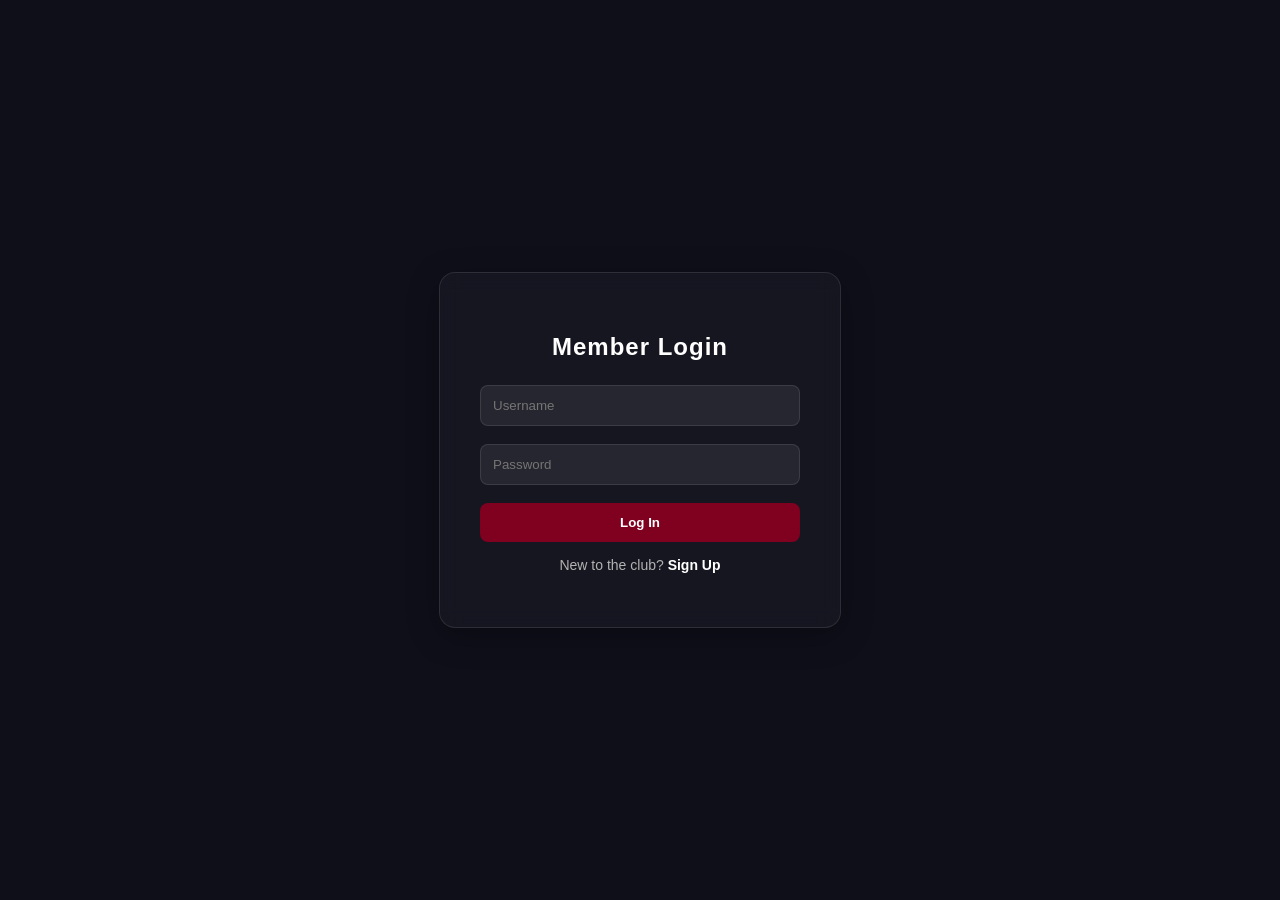
==== views/login.html @ 93bc6f31 "Authentication" ====
<!DOCTYPE html>
<html lang="en">
<head>
    <meta charset="UTF-8">
    <title>Club Membership | Login</title>
    <style>
        body { background: #0f0f1a; color: white; font-family: 'Montserrat', sans-serif; display: flex; justify-content: center; align-items: center; height: 100vh; margin: 0; }
        .box { background: rgba(255, 255, 255, 0.03); backdrop-filter: blur(10px); padding: 40px; border-radius: 16px; border: 1px solid rgba(255, 255, 255, 0.1); width: 320px; box-shadow: 0 8px 32px rgba(0,0,0,0.3); }
        h2 { text-align: center; margin-bottom: 24px; color: #fff; letter-spacing: 1px; }
        input { width: 100%; padding: 12px; margin-bottom: 18px; background: rgba(255, 255, 255, 0.07); border: 1px solid rgba(255, 255, 255, 0.1); border-radius: 8px; color: white; box-sizing: border-box; }
        input:focus { outline: none; border-color: #800020; }
        button { width: 100%; padding: 12px; background: #800020; border: none; border-radius: 8px; color: white; font-weight: bold; cursor: pointer; transition: background 0.2s; }
        button:hover { background: #a00028; }
        p { text-align: center; font-size: 14px; margin-top: 15px; color: #b3b3b3; }
        a { color: white; text-decoration: none; font-weight: bold; }
    </style>
</head>
<body>
    <div class="box">
        <h2>Member Login</h2>
        <form action="/login" method="POST">
            <input type="text" name="username" placeholder="Username" required autocomplete="off">
            <input type="password" name="password" placeholder="Password" required>
            <button type="submit">Log In</button>
        </form>
        <p>New to the club? <a href="/register">Sign Up</a></p>
    </div>
</body>
</html>
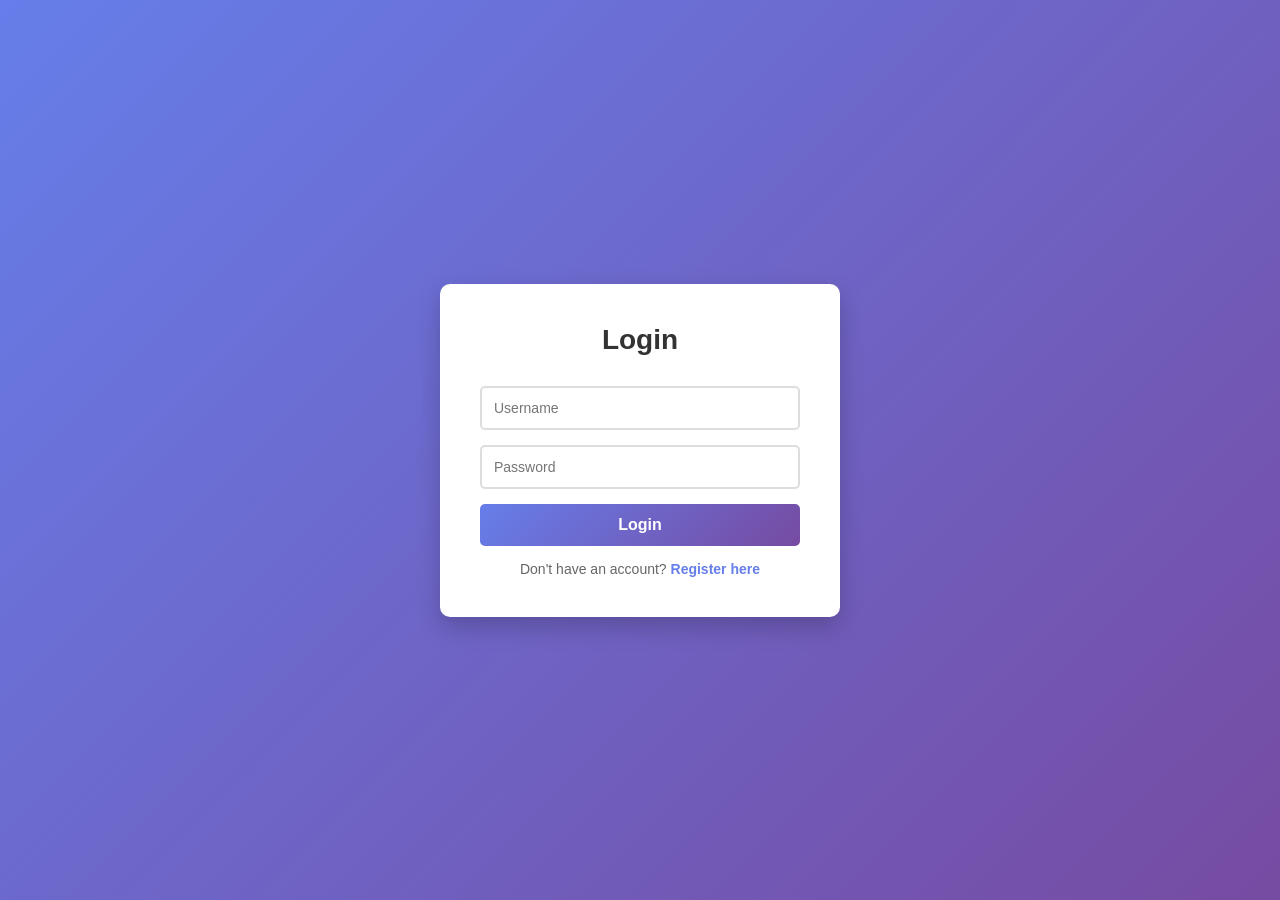
==== commit e2d43d82: "Create views directory with register.html and login.html" ====
--- a/views/login.html
+++ b/views/login.html
@@ -2,28 +2,93 @@
 <html lang="en">
 <head>
     <meta charset="UTF-8">
-    <title>Club Membership | Login</title>
+    <meta name="viewport" content="width=device-width, initial-scale=1.0">
+    <title>Login - ICT Club</title>
     <style>
-        body { background: #0f0f1a; color: white; font-family: 'Montserrat', sans-serif; display: flex; justify-content: center; align-items: center; height: 100vh; margin: 0; }
-        .box { background: rgba(255, 255, 255, 0.03); backdrop-filter: blur(10px); padding: 40px; border-radius: 16px; border: 1px solid rgba(255, 255, 255, 0.1); width: 320px; box-shadow: 0 8px 32px rgba(0,0,0,0.3); }
-        h2 { text-align: center; margin-bottom: 24px; color: #fff; letter-spacing: 1px; }
-        input { width: 100%; padding: 12px; margin-bottom: 18px; background: rgba(255, 255, 255, 0.07); border: 1px solid rgba(255, 255, 255, 0.1); border-radius: 8px; color: white; box-sizing: border-box; }
-        input:focus { outline: none; border-color: #800020; }
-        button { width: 100%; padding: 12px; background: #800020; border: none; border-radius: 8px; color: white; font-weight: bold; cursor: pointer; transition: background 0.2s; }
-        button:hover { background: #a00028; }
-        p { text-align: center; font-size: 14px; margin-top: 15px; color: #b3b3b3; }
-        a { color: white; text-decoration: none; font-weight: bold; }
+        * {
+            margin: 0;
+            padding: 0;
+            box-sizing: border-box;
+        }
+        body {
+            font-family: Arial, sans-serif;
+            background: linear-gradient(135deg, #667eea 0%, #764ba2 100%);
+            min-height: 100vh;
+            display: flex;
+            justify-content: center;
+            align-items: center;
+        }
+        .container {
+            background: white;
+            padding: 40px;
+            border-radius: 10px;
+            box-shadow: 0 10px 25px rgba(0, 0, 0, 0.2);
+            width: 100%;
+            max-width: 400px;
+        }
+        h1 {
+            text-align: center;
+            color: #333;
+            margin-bottom: 30px;
+            font-size: 28px;
+        }
+        form {
+            display: flex;
+            flex-direction: column;
+        }
+        input {
+            padding: 12px;
+            margin-bottom: 15px;
+            border: 2px solid #ddd;
+            border-radius: 5px;
+            font-size: 14px;
+            transition: border-color 0.3s;
+        }
+        input:focus {
+            outline: none;
+            border-color: #667eea;
+        }
+        button {
+            padding: 12px;
+            background: linear-gradient(135deg, #667eea 0%, #764ba2 100%);
+            color: white;
+            border: none;
+            border-radius: 5px;
+            font-size: 16px;
+            font-weight: bold;
+            cursor: pointer;
+            transition: transform 0.2s;
+        }
+        button:hover {
+            transform: scale(1.05);
+        }
+        .register-link {
+            text-align: center;
+            margin-top: 15px;
+            font-size: 14px;
+            color: #666;
+        }
+        .register-link a {
+            color: #667eea;
+            text-decoration: none;
+            font-weight: bold;
+        }
+        .register-link a:hover {
+            text-decoration: underline;
+        }
     </style>
 </head>
 <body>
-    <div class="box">
-        <h2>Member Login</h2>
-        <form action="/login" method="POST">
-            <input type="text" name="username" placeholder="Username" required autocomplete="off">
+    <div class="container">
+        <h1>Login</h1>
+        <form method="POST" action="/login">
+            <input type="text" name="username" placeholder="Username" required>
             <input type="password" name="password" placeholder="Password" required>
-            <button type="submit">Log In</button>
+            <button type="submit">Login</button>
         </form>
-        <p>New to the club? <a href="/register">Sign Up</a></p>
+        <div class="register-link">
+            Don't have an account? <a href="/register">Register here</a>
+        </div>
     </div>
 </body>
 </html>
